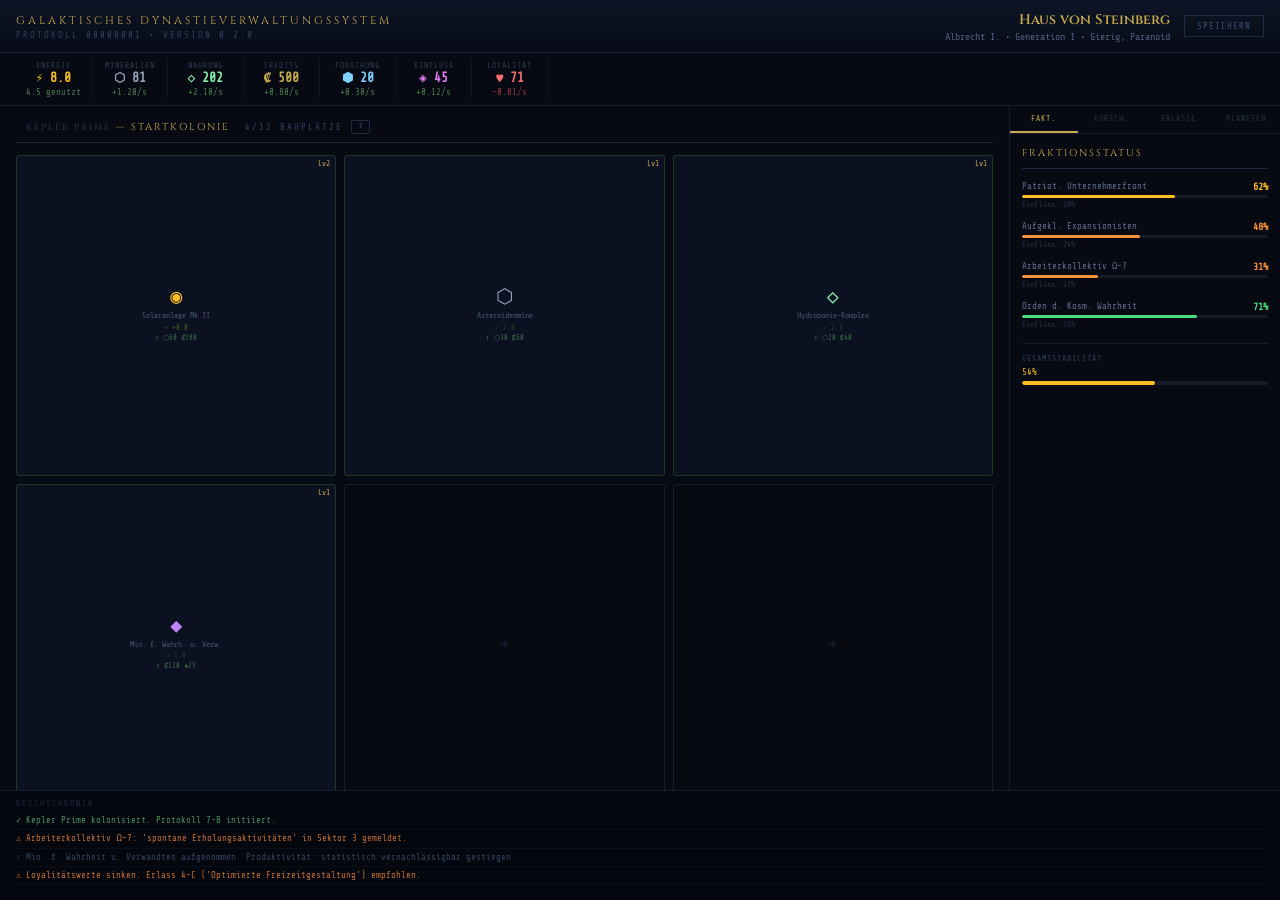
==== index.html @ 79a23a23 "Help-Modal mit Gebäudeübersicht hinzufügen ?-Button im Planetenpanel öffnet Modal mit allen Gebäuden" ====
<!DOCTYPE html>
<html lang="de">
<head>
  <meta charset="UTF-8">
  <meta name="viewport" content="width=device-width, initial-scale=1.0">
  <title>Galaktisches Dynastieverwaltungssystem v0.1</title>
  <link href="https://fonts.googleapis.com/css2?family=Cinzel:wght@400;600;700&family=Share+Tech+Mono&display=swap" rel="stylesheet">
  <link rel="stylesheet" href="css/style.css">
</head>
<body>

<!-- HEADER -->
<div id="header">
  <div>
    <div class="title-main">Galaktisches Dynastieverwaltungssystem</div>
    <div class="title-sub" id="tick-display">PROTOKOLL 00000000 • VERSION 0.2.0</div>
  </div>
  <div style="display:flex; align-items:center;">
    <div>
      <div class="dynasty-name" id="dynasty-name">Haus von Steinberg</div>
      <div class="ruler-line" id="ruler-line">Albrecht I. • Generation I • Gierig, Paranoid</div>
    </div>
    <button id="save-btn" onclick="manualSave()">SPEICHERN</button>
  </div>
</div>

<!-- RESOURCE BAR -->
<div id="resource-bar"></div>

<!-- MAIN -->
<div id="main">

  <!-- PLANET PANEL -->
  <div id="planet-panel">
    <div class="panel-title" id="planet-title">
      Kepler Prime — Startkolonie
      <span id="slot-count">4/12 Bauplätze</span>
    </div>
    <div id="building-grid"></div>
  </div>

  <!-- SIDEBAR -->
  <div id="sidebar">
    <div id="tabs">
      <button class="tab-btn active" onclick="switchTab('factions', this)">Fakt.</button>
      <button class="tab-btn" onclick="switchTab('research', this)">Forsch.</button>
      <button class="tab-btn" onclick="switchTab('decrees', this)">Erlasse</button>
      <button class="tab-btn" onclick="switchTab('planets', this)">Planeten</button>
    </div>
    <div id="tab-content"></div>
  </div>
</div>

<!-- HELP MODAL -->
<div id="help-modal" onclick="if(event.target===this)closeHelp()">
  <div class="help-content">
    <div class="help-header">
      <div class="panel-title" style="border:none;margin:0;padding:0;">Verfügbare Gebäude</div>
      <button class="help-close-btn" onclick="closeHelp()">×</button>
    </div>
    <div id="help-modal-body" class="help-list"></div>
  </div>
</div>

<!-- LOG -->
<div id="log-panel">
  <div class="log-title">REICHSCHRONIK</div>
  <div id="log-entries"></div>
</div>

<script src="js/config.js"></script>
<script src="js/utils.js"></script>
<script src="js/state.js"></script>
<script src="js/save.js"></script>
<script src="js/buildings.js"></script>
<script src="js/render.js"></script>
<script src="js/help.js"></script>
<script src="js/tick.js"></script>
<script>loadState();</script>
</body>
</html>
---- css/style.css ----
* { box-sizing: border-box; margin: 0; padding: 0; }
body { background: #070a12; color: #b8a98a; font-family: 'Share Tech Mono', monospace; font-size: 12px; height: 100vh; display: flex; flex-direction: column; overflow: hidden; }

/* HEADER */
#header {
  background: linear-gradient(180deg, #0d1425 0%, #080c18 100%);
  border-bottom: 1px solid #1c2840;
  padding: 10px 16px;
  display: flex;
  justify-content: space-between;
  align-items: center;
  flex-shrink: 0;
}
.title-main { font-family: 'Cinzel', serif; color: #c8aa4f; font-size: 11px; letter-spacing: 3px; text-transform: uppercase; }
.title-sub { color: #2e4060; font-size: 9px; letter-spacing: 2px; margin-top: 2px; }
.dynasty-name { font-family: 'Cinzel', serif; color: #c8aa4f; font-size: 14px; font-weight: 600; text-align: right; }
.ruler-line { color: #506280; font-size: 10px; margin-top: 2px; text-align: right; }
#save-btn {
  background: none; border: 1px solid #1e2d45; color: #3a5070; cursor: pointer;
  font-family: 'Share Tech Mono', monospace; font-size: 9px; padding: 5px 12px;
  letter-spacing: 1px; transition: color 0.3s, border-color 0.3s; margin-left: 14px;
}
#save-btn.saved { color: #4ade80; border-color: #4ade80; }
#save-btn:hover { color: #c8aa4f; border-color: #c8aa4f; }

/* RESOURCE BAR */
#resource-bar {
  background: #08091480;
  border-bottom: 1px solid #141e30;
  padding: 6px 16px;
  display: flex;
  gap: 0;
  flex-shrink: 0;
  overflow-x: auto;
}
.res-item { display: flex; flex-direction: column; align-items: center; min-width: 76px; padding: 2px 6px; border-right: 1px solid #101825; }
.res-label { color: #2e3e55; font-size: 8px; letter-spacing: 1px; text-transform: uppercase; }
.res-value { font-size: 13px; font-weight: bold; line-height: 1.3; }
.res-rate { font-size: 9px; }

/* MAIN AREA */
#main {
  display: flex;
  flex: 1;
  overflow: hidden;
}

/* PLANET PANEL */
#planet-panel {
  flex: 1;
  padding: 14px 16px;
  border-right: 1px solid #141e30;
  overflow-y: auto;
}
.panel-title {
  font-family: 'Cinzel', serif;
  color: #c8aa4f;
  font-size: 10px;
  letter-spacing: 2px;
  text-transform: uppercase;
  padding-bottom: 8px;
  border-bottom: 1px solid #1a2840;
  margin-bottom: 12px;
}
.panel-title span { color: #2e4060; font-size: 9px; margin-left: 10px; font-family: 'Share Tech Mono', monospace; }
#building-grid {
  display: grid;
  grid-template-columns: repeat(3, 1fr);
  gap: 8px;
}
.bslot {
  aspect-ratio: 1;
  border: 1px solid #151f30;
  border-radius: 3px;
  background: #070a11;
  display: flex; flex-direction: column;
  align-items: center; justify-content: center;
  padding: 8px 4px;
  cursor: pointer;
  transition: border-color 0.2s, background 0.2s;
  position: relative;
}
.bslot.occupied { border-color: #243450; background: #0b1120; }
.bslot.occupied:hover { border-color: #3a5070; background: #0d1528; }
.bslot:not(.occupied):hover { border-color: #1e2d40; }
.bslot-sym { font-size: 20px; line-height: 1; }
.bslot-name { color: #445870; font-size: 8px; text-align: center; margin-top: 4px; line-height: 1.3; }
.bslot-level { position: absolute; top: 3px; right: 5px; color: #c8aa4f; font-size: 8px; }
.bslot-empty { color: #151e2d; font-size: 18px; }
.bslot-cost { color: #1e3040; font-size: 7px; margin-top: 2px; text-align: center; line-height: 1.4; }
.bslot-energy { font-size: 7px; margin-top: 2px; text-align: center; }
.bslot-energy.prod { color: #4a6020; }
.bslot-energy.drain { color: #2a3828; }
.bslot.can-afford { border-color: #1e3828; }
.bslot.can-afford .bslot-cost { color: #3a6a48; }
.bslot.can-afford:hover { border-color: #2e6040; background: #081510; }

/* SIDEBAR */
#sidebar {
  width: 270px;
  display: flex;
  flex-direction: column;
  flex-shrink: 0;
}
#tabs {
  display: flex;
  border-bottom: 1px solid #141e30;
  flex-shrink: 0;
}
.tab-btn {
  flex: 1; padding: 8px 3px;
  background: none; border: none; border-bottom: 2px solid transparent;
  color: #253545; cursor: pointer;
  font-family: 'Share Tech Mono', monospace;
  font-size: 8px; letter-spacing: 1px; text-transform: uppercase;
  transition: color 0.2s;
}
.tab-btn.active { color: #c8aa4f; border-bottom-color: #c8aa4f; }
.tab-btn:hover:not(.active) { color: #5a7090; }
#tab-content { flex: 1; padding: 12px; overflow-y: auto; }

/* FACTION */
.faction-row { margin-bottom: 12px; }
.faction-header { display: flex; justify-content: space-between; margin-bottom: 3px; }
.faction-name { color: #607090; font-size: 9px; }
.faction-sat { font-size: 10px; font-weight: bold; }
.faction-bar-bg { height: 3px; background: #131c28; border-radius: 2px; overflow: hidden; }
.faction-bar-fill { height: 100%; transition: width 0.8s; border-radius: 2px; }
.faction-inf { color: #253545; font-size: 8px; margin-top: 2px; }

/* LOG */
#log-panel {
  border-top: 1px solid #141e30;
  height: 110px;
  overflow-y: auto;
  padding: 8px 16px;
  background: #05070f;
  flex-shrink: 0;
}
.log-title { color: #1a2840; font-size: 8px; letter-spacing: 2px; margin-bottom: 4px; }
.log-entry { font-size: 9px; line-height: 1.7; padding: 1px 0; border-bottom: 1px solid #0a0f1a; }
.log-entry.warn { color: #c87030; }
.log-entry.ok { color: #4a9060; }
.log-entry.info { color: #304560; }

/* STABILITY METER */
.stability-block { margin-top: 14px; padding-top: 10px; border-top: 1px solid #131c28; }
.stability-label { color: #2e4060; font-size: 8px; letter-spacing: 1px; margin-bottom: 4px; }
.stability-bar-bg { height: 4px; background: #131c28; border-radius: 2px; overflow: hidden; }
.stability-bar-fill { height: 100%; border-radius: 2px; transition: width 0.8s; }

/* TABS OTHER */
/* HELP BUTTON */
.help-btn {
  background: none; border: 1px solid #1e2d45; color: #3a5070; cursor: pointer;
  font-family: 'Share Tech Mono', monospace; font-size: 9px;
  padding: 1px 6px; margin-left: 8px; border-radius: 2px;
  transition: color 0.2s, border-color 0.2s; vertical-align: middle;
}
.help-btn:hover { color: #c8aa4f; border-color: #c8aa4f; }

/* HELP MODAL */
#help-modal {
  display: none; position: fixed; inset: 0;
  background: rgba(0,0,0,0.7); align-items: center; justify-content: center; z-index: 100;
}
.help-content {
  background: #080c18; border: 1px solid #1c2840;
  width: 300px; max-height: 75vh; display: flex; flex-direction: column;
}
.help-header {
  display: flex; justify-content: space-between; align-items: center;
  padding: 10px 14px; border-bottom: 1px solid #141e30; flex-shrink: 0;
}
.help-close-btn {
  background: none; border: 1px solid #1e2d45; color: #3a5070;
  cursor: pointer; font-size: 14px; line-height: 1; padding: 1px 7px;
  font-family: 'Share Tech Mono', monospace; transition: color 0.2s, border-color 0.2s;
}
.help-close-btn:hover { color: #c8aa4f; border-color: #c8aa4f; }
.help-list { overflow-y: auto; padding: 10px 14px; }
.help-bldg { margin-bottom: 12px; padding-bottom: 12px; border-bottom: 1px solid #0d1525; }
.help-bldg:last-child { border-bottom: none; margin-bottom: 0; }
.help-bldg-head { display: flex; align-items: center; gap: 8px; margin-bottom: 5px; }
.help-bldg-head span:first-child { font-size: 16px; line-height: 1; }
.help-bldg-name { color: #c8aa4f; font-family: 'Cinzel', serif; font-size: 10px; }
.help-detail { color: #354a60; font-size: 9px; margin-top: 3px; line-height: 1.5; }
.help-drain { color: #4a3828; }
.help-cost { color: #2a4060; margin-top: 5px; }

.empty-hint { color: #1e2d40; font-size: 9px; line-height: 1.8; }
.planet-card { border: 1px solid #1a2840; border-radius: 3px; padding: 8px 10px; margin-bottom: 8px; }
.planet-card-name { font-family: 'Cinzel', serif; color: #c8aa4f; font-size: 11px; }
.planet-card-sub { color: #354a60; font-size: 9px; margin-top: 3px; }
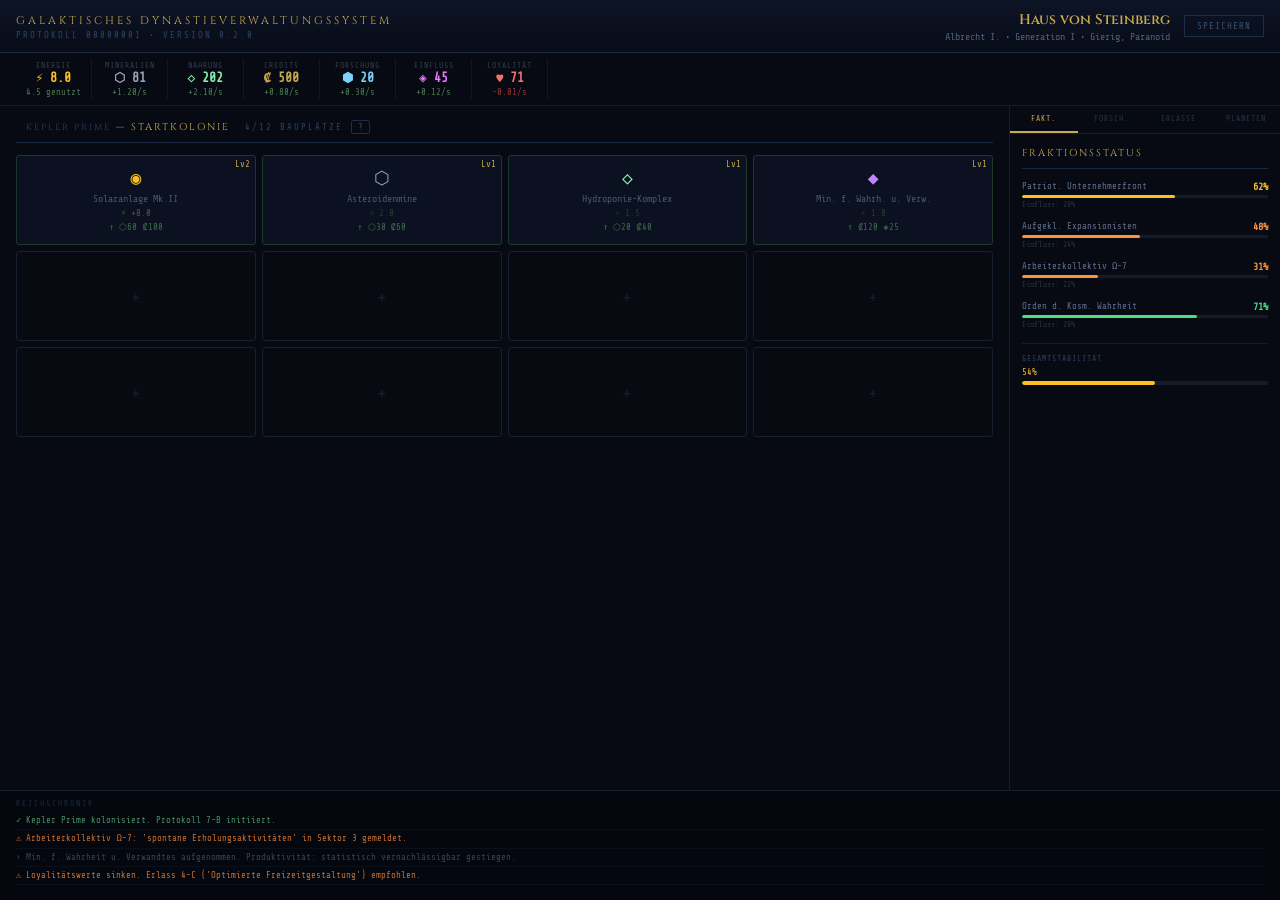
==== commit 22f9de29: "UI-Skalierung und Forschungssystem hinzufügen Gebäuderaster auf 4 Spalten umgestellt, aspect-ratio e" ====
--- a/index.html
+++ b/index.html
@@ -51,6 +51,17 @@
   </div>
 </div>
 
+<!-- BUILD MODAL -->
+<div id="build-modal" onclick="if(event.target===this)closeBuildModal()">
+  <div class="help-content">
+    <div class="help-header">
+      <div class="panel-title" style="border:none;margin:0;padding:0;">Gebäude errichten</div>
+      <button class="help-close-btn" onclick="closeBuildModal()">×</button>
+    </div>
+    <div id="build-modal-body" class="help-list"></div>
+  </div>
+</div>
+
 <!-- HELP MODAL -->
 <div id="help-modal" onclick="if(event.target===this)closeHelp()">
   <div class="help-content">
@@ -73,6 +84,7 @@
 <script src="js/state.js"></script>
 <script src="js/save.js"></script>
 <script src="js/buildings.js"></script>
+<script src="js/research.js"></script>
 <script src="js/render.js"></script>
 <script src="js/help.js"></script>
 <script src="js/tick.js"></script>
--- a/css/style.css
+++ b/css/style.css
@@ -65,30 +65,30 @@
 .panel-title span { color: #2e4060; font-size: 9px; margin-left: 10px; font-family: 'Share Tech Mono', monospace; }
 #building-grid {
   display: grid;
-  grid-template-columns: repeat(3, 1fr);
-  gap: 8px;
+  grid-template-columns: repeat(4, 1fr);
+  gap: 6px;
 }
 .bslot {
-  aspect-ratio: 1;
   border: 1px solid #151f30;
   border-radius: 3px;
   background: #070a11;
   display: flex; flex-direction: column;
   align-items: center; justify-content: center;
-  padding: 8px 4px;
+  padding: 10px 6px 8px;
   cursor: pointer;
   transition: border-color 0.2s, background 0.2s;
   position: relative;
+  min-height: 90px;
 }
 .bslot.occupied { border-color: #243450; background: #0b1120; }
 .bslot.occupied:hover { border-color: #3a5070; background: #0d1528; }
 .bslot:not(.occupied):hover { border-color: #1e2d40; }
-.bslot-sym { font-size: 20px; line-height: 1; }
-.bslot-name { color: #445870; font-size: 8px; text-align: center; margin-top: 4px; line-height: 1.3; }
-.bslot-level { position: absolute; top: 3px; right: 5px; color: #c8aa4f; font-size: 8px; }
+.bslot-sym { font-size: 18px; line-height: 1; }
+.bslot-name { color: #445870; font-size: 10px; text-align: center; margin-top: 5px; line-height: 1.3; }
+.bslot-level { position: absolute; top: 3px; right: 5px; color: #c8aa4f; font-size: 9px; }
 .bslot-empty { color: #151e2d; font-size: 18px; }
-.bslot-cost { color: #1e3040; font-size: 7px; margin-top: 2px; text-align: center; line-height: 1.4; }
-.bslot-energy { font-size: 7px; margin-top: 2px; text-align: center; }
+.bslot-cost { color: #1e3040; font-size: 9px; margin-top: 3px; text-align: center; line-height: 1.5; }
+.bslot-energy { font-size: 9px; margin-top: 3px; text-align: center; }
 .bslot-energy.prod { color: #4a6020; }
 .bslot-energy.drain { color: #2a3828; }
 .bslot.can-afford { border-color: #1e3828; }
@@ -192,3 +192,42 @@
 .planet-card { border: 1px solid #1a2840; border-radius: 3px; padding: 8px 10px; margin-bottom: 8px; }
 .planet-card-name { font-family: 'Cinzel', serif; color: #c8aa4f; font-size: 11px; }
 .planet-card-sub { color: #354a60; font-size: 9px; margin-top: 3px; }
+
+/* BUILD MODAL */
+#build-modal { display: none; position: fixed; inset: 0; background: rgba(0,0,0,0.7); align-items: center; justify-content: center; z-index: 100; }
+.build-option { display: flex; justify-content: space-between; align-items: center; gap: 8px; padding: 8px 0; border-bottom: 1px solid #0d1525; }
+.build-option:last-child { border-bottom: none; }
+.build-option-left { display: flex; align-items: center; gap: 8px; flex: 1; min-width: 0; }
+.build-option-name { color: #c8aa4f; font-family: 'Cinzel', serif; font-size: 10px; }
+.build-option-prod { color: #354a60; font-size: 8px; margin-top: 2px; }
+.build-option-right { display: flex; flex-direction: column; align-items: flex-end; gap: 4px; flex-shrink: 0; }
+.build-option-cost { color: #2a4060; font-size: 8px; text-align: right; }
+.build-option.build-locked .build-option-name { color: #2e3e50; }
+.build-option.build-locked .build-option-prod { color: #1e2d3a; }
+.build-btn {
+  background: none; border: 1px solid #1e3828; color: #3a6a48; cursor: pointer;
+  font-family: 'Share Tech Mono', monospace; font-size: 8px; padding: 3px 10px;
+  letter-spacing: 1px; transition: color 0.2s, border-color 0.2s;
+}
+.build-btn:hover:not([disabled]) { color: #4ade80; border-color: #4ade80; }
+.build-btn[disabled] { color: #1e2d3a; border-color: #141e2a; cursor: default; }
+
+/* RESEARCH */
+.research-tier-label { color: #1a2840; font-size: 8px; letter-spacing: 2px; text-align: center; margin: 10px 0 6px; text-transform: uppercase; }
+.research-item { border: 1px solid #1a2840; border-radius: 3px; padding: 8px 10px; margin-bottom: 6px; }
+.research-item.done { border-color: #1e3828; background: #050f08; }
+.research-item.locked { opacity: 0.4; pointer-events: none; }
+.research-head { display: flex; align-items: center; gap: 6px; margin-bottom: 4px; }
+.research-name { color: #c8aa4f; font-family: 'Cinzel', serif; font-size: 10px; }
+.research-desc { color: #354a60; font-size: 9px; line-height: 1.5; margin-bottom: 5px; }
+.research-req { color: #1e3040; font-size: 8px; margin-bottom: 4px; font-style: italic; }
+.research-meta { display: flex; justify-content: space-between; align-items: center; gap: 6px; }
+.research-cost { color: #2a4060; font-size: 8px; flex: 1; }
+.research-done-label { color: #4a9060; font-size: 8px; }
+.research-btn {
+  background: none; border: 1px solid #1e3828; color: #3a6a48; cursor: pointer;
+  font-family: 'Share Tech Mono', monospace; font-size: 8px; padding: 2px 8px;
+  letter-spacing: 1px; transition: color 0.2s, border-color 0.2s; white-space: nowrap;
+}
+.research-btn:hover:not([disabled]) { color: #4ade80; border-color: #4ade80; }
+.research-btn[disabled] { color: #1e2d3a; border-color: #141e2a; cursor: default; }
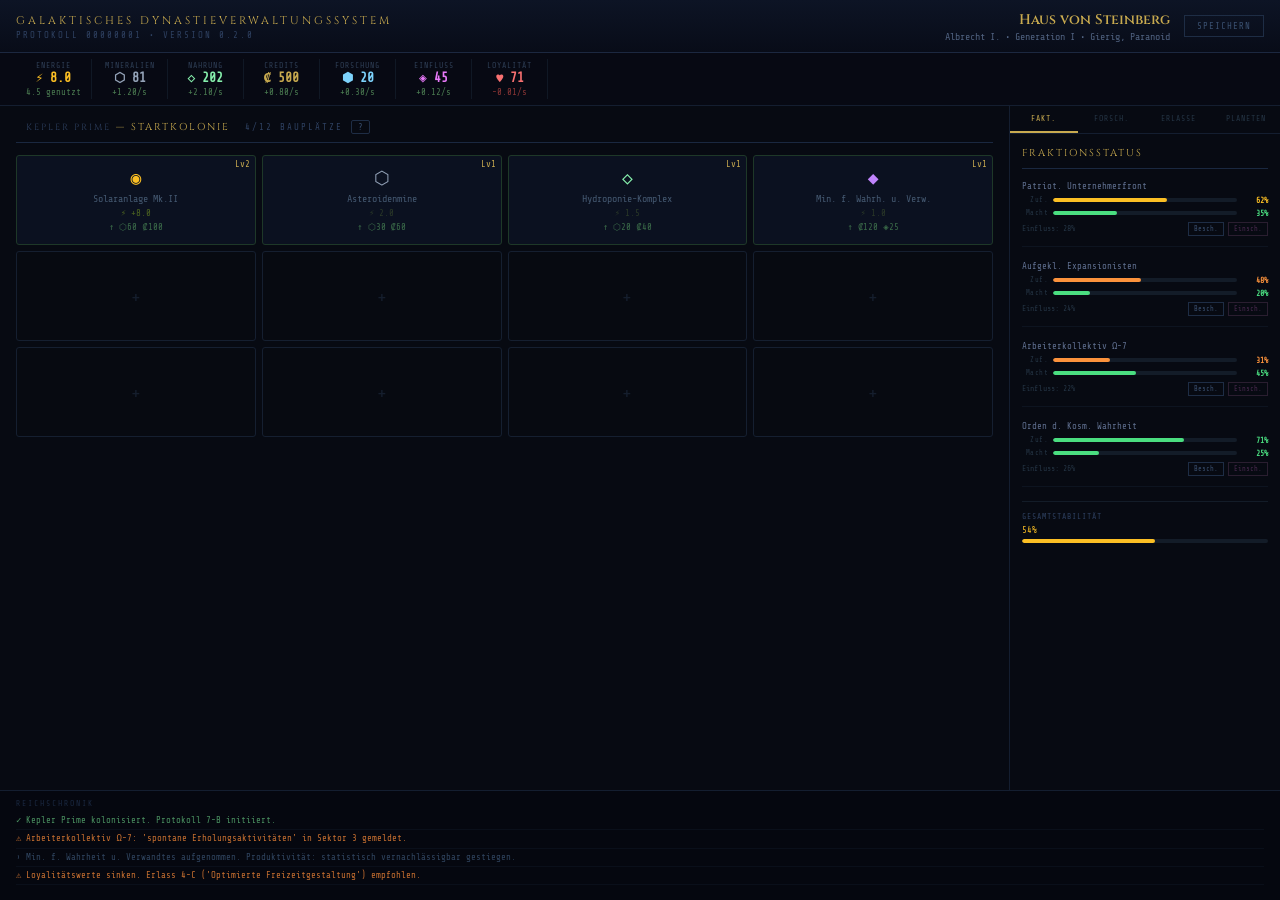
==== commit 9c1c68d3: "Fraktions-Macht-System: Zwei Balken, Ereignisse, neue Erlasse Jede Fraktion hat jetzt Zufriedenheit " ====
--- a/index.html
+++ b/index.html
@@ -84,7 +84,9 @@
 <script src="js/state.js"></script>
 <script src="js/save.js"></script>
 <script src="js/buildings.js"></script>
+<script src="js/factions.js"></script>
 <script src="js/research.js"></script>
+<script src="js/decrees.js"></script>
 <script src="js/render.js"></script>
 <script src="js/help.js"></script>
 <script src="js/tick.js"></script>
--- a/css/style.css
+++ b/css/style.css
@@ -120,13 +120,30 @@
 #tab-content { flex: 1; padding: 12px; overflow-y: auto; }
 
 /* FACTION */
-.faction-row { margin-bottom: 12px; }
-.faction-header { display: flex; justify-content: space-between; margin-bottom: 3px; }
+.faction-row { margin-bottom: 14px; padding-bottom: 10px; border-bottom: 1px solid #0d1420; }
+.faction-row:last-of-type { border-bottom: none; }
+.faction-header { display: flex; justify-content: space-between; align-items: center; margin-bottom: 5px; }
 .faction-name { color: #607090; font-size: 9px; }
-.faction-sat { font-size: 10px; font-weight: bold; }
-.faction-bar-bg { height: 3px; background: #131c28; border-radius: 2px; overflow: hidden; }
+.faction-bar-row { display: flex; align-items: center; gap: 5px; margin-bottom: 4px; }
+.faction-bar-lbl { color: #253545; font-size: 7px; letter-spacing: 0.5px; width: 26px; text-align: right; flex-shrink: 0; }
+.faction-bar-bg { flex: 1; height: 4px; background: #131c28; border-radius: 2px; overflow: hidden; }
 .faction-bar-fill { height: 100%; transition: width 0.8s; border-radius: 2px; }
-.faction-inf { color: #253545; font-size: 8px; margin-top: 2px; }
+.faction-footer { display: flex; justify-content: space-between; align-items: center; margin-top: 4px; }
+.faction-inf { color: #253545; font-size: 8px; }
+.faction-actions { display: flex; gap: 4px; }
+.faction-action-btn {
+  background: none; border: 1px solid #1e2d45; color: #3a5070; cursor: pointer;
+  font-family: 'Share Tech Mono', monospace; font-size: 7px; padding: 2px 5px;
+  transition: color 0.2s, border-color 0.2s;
+}
+.faction-action-btn:hover:not([disabled]) { color: #c8aa4f; border-color: #c8aa4f; }
+.faction-action-btn[disabled] { opacity: 0.35; cursor: default; }
+.faction-action-btn.intimidate { border-color: #2a1e30; color: #4a2a50; }
+.faction-action-btn.intimidate:hover:not([disabled]) { color: #c084fc; border-color: #c084fc; }
+.faction-warn { font-size: 7px; letter-spacing: 1px; font-weight: bold; }
+.faction-warn.rebellion  { color: #f87171; animation: pulse 1.5s ease-in-out infinite; }
+.faction-warn.corruption { color: #fb923c; animation: pulse 1.5s ease-in-out infinite; }
+@keyframes pulse { 0%,100% { opacity: 1; } 50% { opacity: 0.4; } }
 
 /* LOG */
 #log-panel {
@@ -231,3 +248,15 @@
 }
 .research-btn:hover:not([disabled]) { color: #4ade80; border-color: #4ade80; }
 .research-btn[disabled] { color: #1e2d3a; border-color: #141e2a; cursor: default; }
+.research-faction-fx { color: #3a4828; font-size: 8px; margin-bottom: 4px; }
+
+/* DECREES */
+.research-item.decree-active { border-color: #3a5028; background: #060e05; }
+.decree-effects { color: #2e4828; font-size: 8px; margin-bottom: 4px; line-height: 1.5; }
+.decree-active-label { color: #3a6040; font-size: 8px; flex: 1; }
+.decree-repeal-btn {
+  background: none; border: 1px solid #3a2828; color: #6a3838; cursor: pointer;
+  font-family: 'Share Tech Mono', monospace; font-size: 8px; padding: 2px 8px;
+  letter-spacing: 1px; transition: color 0.2s, border-color 0.2s; white-space: nowrap;
+}
+.decree-repeal-btn:hover { color: #f87171; border-color: #f87171; }
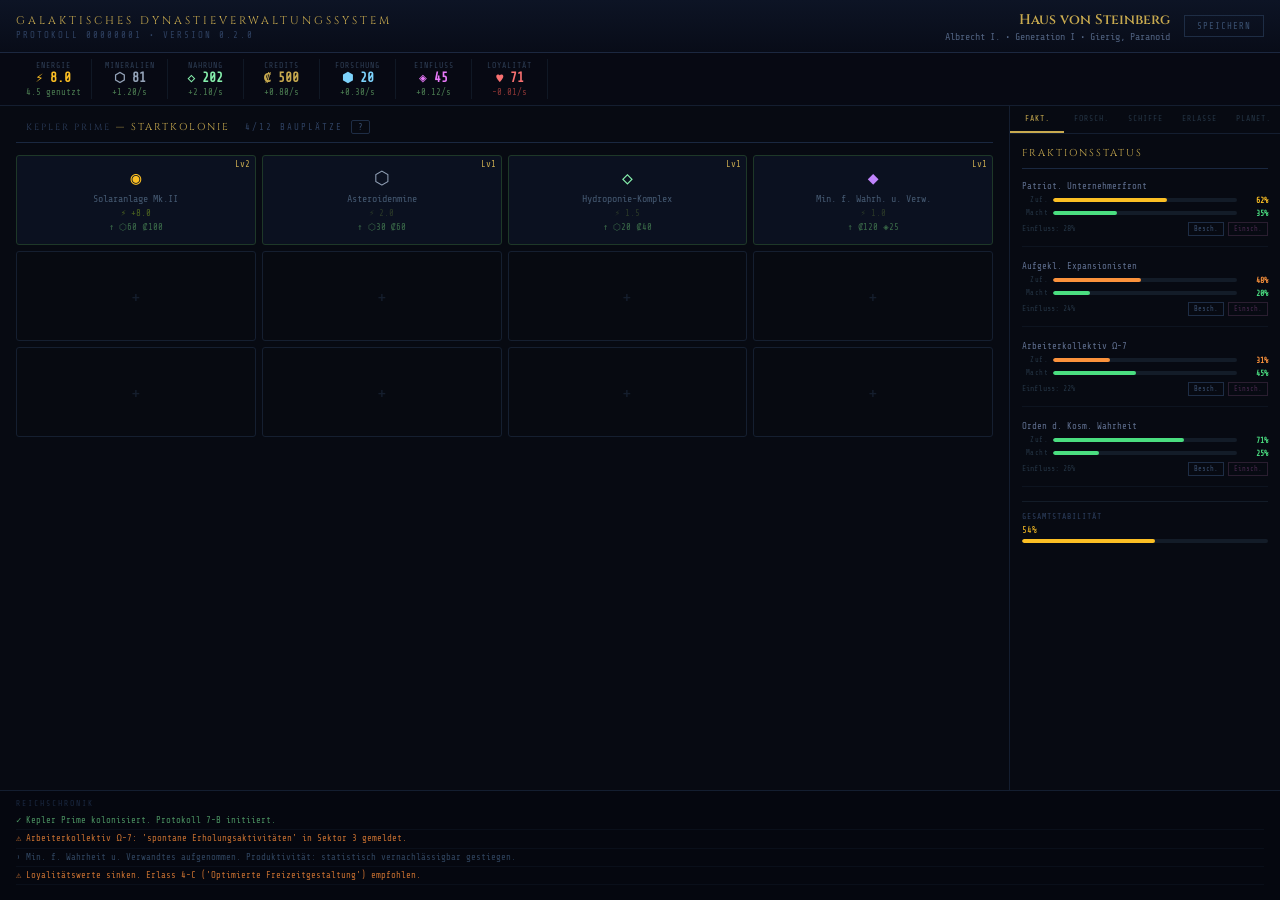
==== commit 9d84ec09: "Merge feature/ships: Schiffe-Tab" ====
--- a/index.html
+++ b/index.html
@@ -44,8 +44,9 @@
     <div id="tabs">
       <button class="tab-btn active" onclick="switchTab('factions', this)">Fakt.</button>
       <button class="tab-btn" onclick="switchTab('research', this)">Forsch.</button>
+      <button class="tab-btn" onclick="switchTab('ships', this)">Schiffe</button>
       <button class="tab-btn" onclick="switchTab('decrees', this)">Erlasse</button>
-      <button class="tab-btn" onclick="switchTab('planets', this)">Planeten</button>
+      <button class="tab-btn" onclick="switchTab('planets', this)">Planet.</button>
     </div>
     <div id="tab-content"></div>
   </div>
@@ -86,6 +87,7 @@
 <script src="js/buildings.js"></script>
 <script src="js/factions.js"></script>
 <script src="js/research.js"></script>
+<script src="js/ships.js"></script>
 <script src="js/decrees.js"></script>
 <script src="js/render.js"></script>
 <script src="js/help.js"></script>
--- a/css/style.css
+++ b/css/style.css
@@ -260,3 +260,20 @@
   letter-spacing: 1px; transition: color 0.2s, border-color 0.2s; white-space: nowrap;
 }
 .decree-repeal-btn:hover { color: #f87171; border-color: #f87171; }
+
+/* SHIPS */
+.ship-item { border: 1px solid #1a2840; border-radius: 3px; padding: 8px 10px; margin-bottom: 6px; }
+.ship-head { display: flex; align-items: flex-start; gap: 8px; margin-bottom: 6px; }
+.ship-name { color: #c8aa4f; font-family: 'Cinzel', serif; font-size: 10px; }
+.ship-desc { color: #354a60; font-size: 9px; line-height: 1.5; margin-top: 2px; }
+.ship-bonus { color: #2a4828; font-size: 8px; margin-top: 3px; }
+.ship-meta { display: flex; justify-content: space-between; align-items: center; gap: 6px; flex-wrap: wrap; }
+.ship-count { color: #253545; font-size: 8px; }
+.ship-count strong { color: #c8aa4f; }
+.ship-cost { color: #2a4060; font-size: 8px; }
+.ship-raid-active { border: 1px solid #1e3828; border-radius: 3px; padding: 8px 10px; background: #050f08; margin-bottom: 6px; }
+.ship-raid-label { color: #4ade80; font-size: 9px; margin-bottom: 5px; }
+.ship-raid-bar-bg { height: 3px; background: #131c28; border-radius: 2px; overflow: hidden; }
+.ship-raid-bar-fill { height: 100%; background: #4ade80; border-radius: 2px; transition: width 1s linear; }
+.ship-specialist { color: #3a5828; font-size: 9px; padding: 3px 0; border-bottom: 1px solid #0d1525; }
+.ship-specialist:last-child { border-bottom: none; }
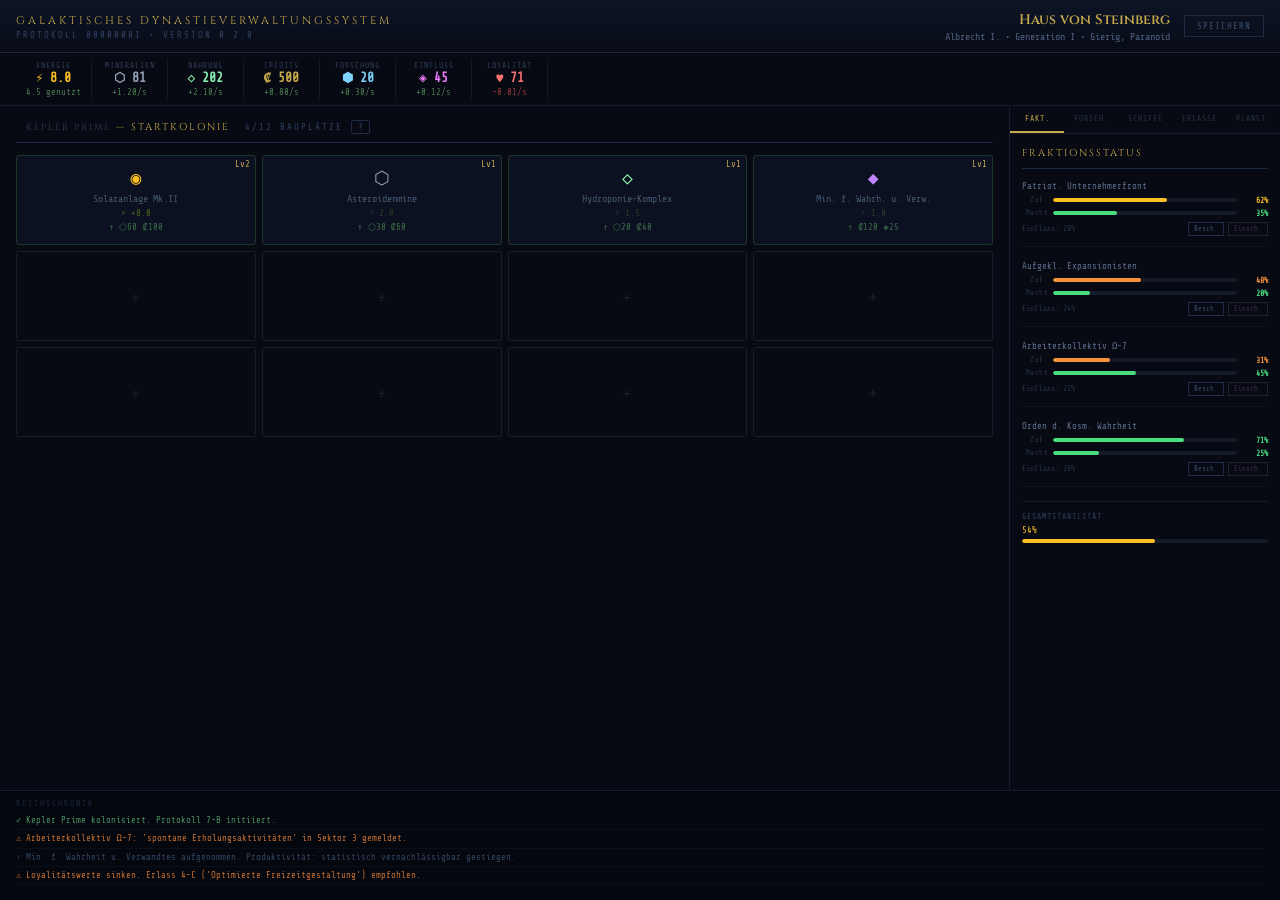
==== commit 9a6c3e63: "feat: Multi-Planeten-System mit Kolonisierung - GS.planet → GS.planets[] mit activePlanetId und avai" ====
--- a/index.html
+++ b/index.html
@@ -84,6 +84,7 @@
 <script src="js/utils.js"></script>
 <script src="js/state.js"></script>
 <script src="js/save.js"></script>
+<script src="js/planets.js"></script>
 <script src="js/buildings.js"></script>
 <script src="js/factions.js"></script>
 <script src="js/research.js"></script>
--- a/css/style.css
+++ b/css/style.css
@@ -277,3 +277,15 @@
 .ship-raid-bar-fill { height: 100%; background: #4ade80; border-radius: 2px; transition: width 1s linear; }
 .ship-specialist { color: #3a5828; font-size: 9px; padding: 3px 0; border-bottom: 1px solid #0d1525; }
 .ship-specialist:last-child { border-bottom: none; }
+
+/* PLANETS TAB */
+.planet-entry { border: 1px solid #1a2840; border-radius: 3px; padding: 8px 10px; margin-bottom: 6px; }
+.planet-entry.planet-active { border-color: #c8aa4f33; background: #0d1020; }
+.planet-entry-head { display: flex; align-items: flex-start; gap: 8px; }
+.planet-entry-name { color: #c8aa4f; font-family: 'Cinzel', serif; font-size: 10px; }
+.planet-entry-type { color: #354a60; font-size: 9px; margin-top: 2px; }
+.planet-entry-mods { color: #2a5040; font-size: 8px; margin-top: 2px; }
+.planet-view-btn { background: none; border: 1px solid #1e2d45; color: #3a5070; cursor: pointer; font-family: 'Share Tech Mono', monospace; font-size: 8px; padding: 3px 8px; white-space: nowrap; }
+.planet-view-btn:hover { color: #c8aa4f; border-color: #c8aa4f; }
+.planet-view-btn.active { color: #c8aa4f; border-color: #c8aa4f33; }
+.planet-colonize-row { display: flex; justify-content: space-between; align-items: center; margin-top: 6px; gap: 6px; }
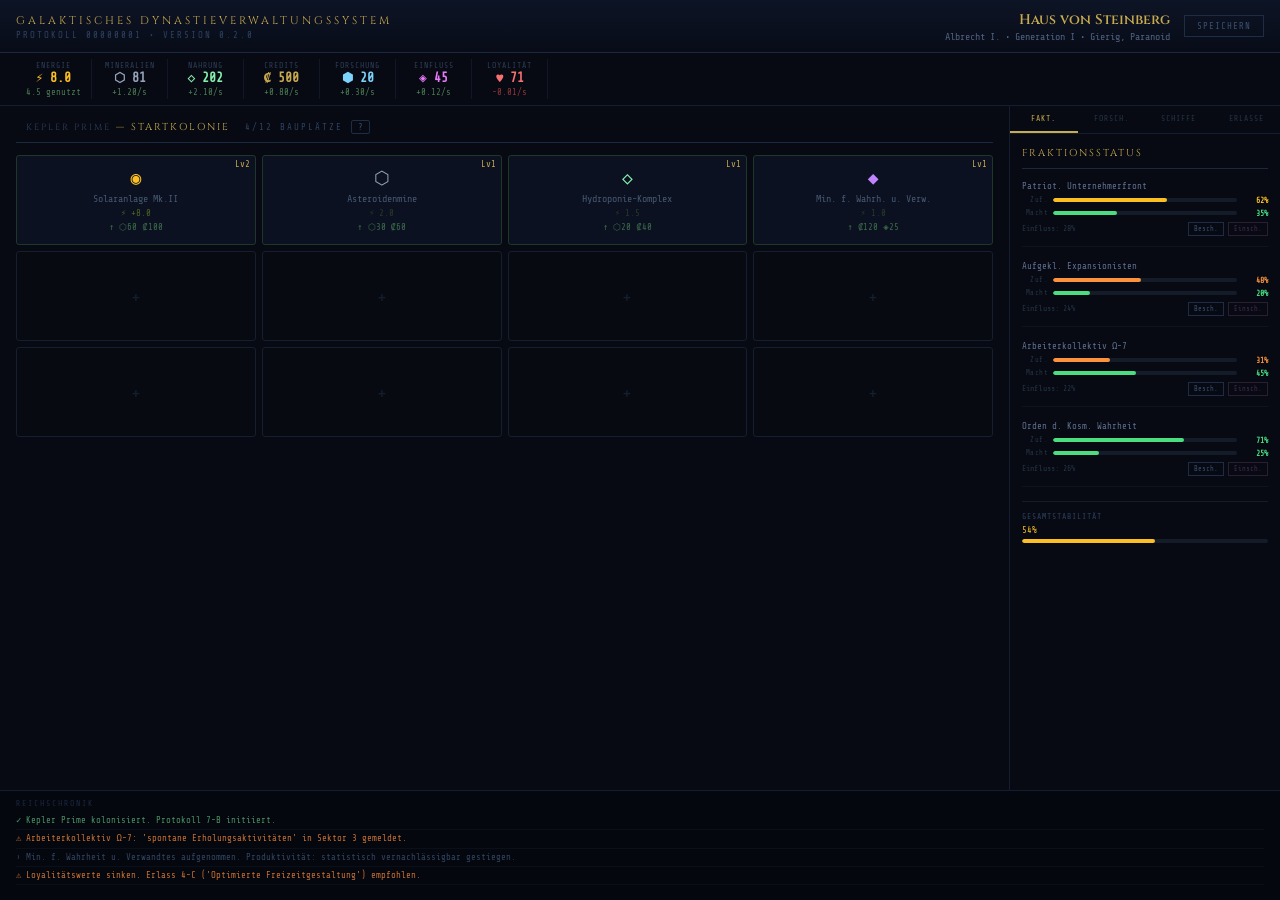
==== commit 5f55d9cd: "feat: Planetenansicht als Untermenü von Schiffe-Tab - Planeten-Tab aus der Hauptleiste entfernt - Sc" ====
--- a/index.html
+++ b/index.html
@@ -46,7 +46,6 @@
       <button class="tab-btn" onclick="switchTab('research', this)">Forsch.</button>
       <button class="tab-btn" onclick="switchTab('ships', this)">Schiffe</button>
       <button class="tab-btn" onclick="switchTab('decrees', this)">Erlasse</button>
-      <button class="tab-btn" onclick="switchTab('planets', this)">Planet.</button>
     </div>
     <div id="tab-content"></div>
   </div>
